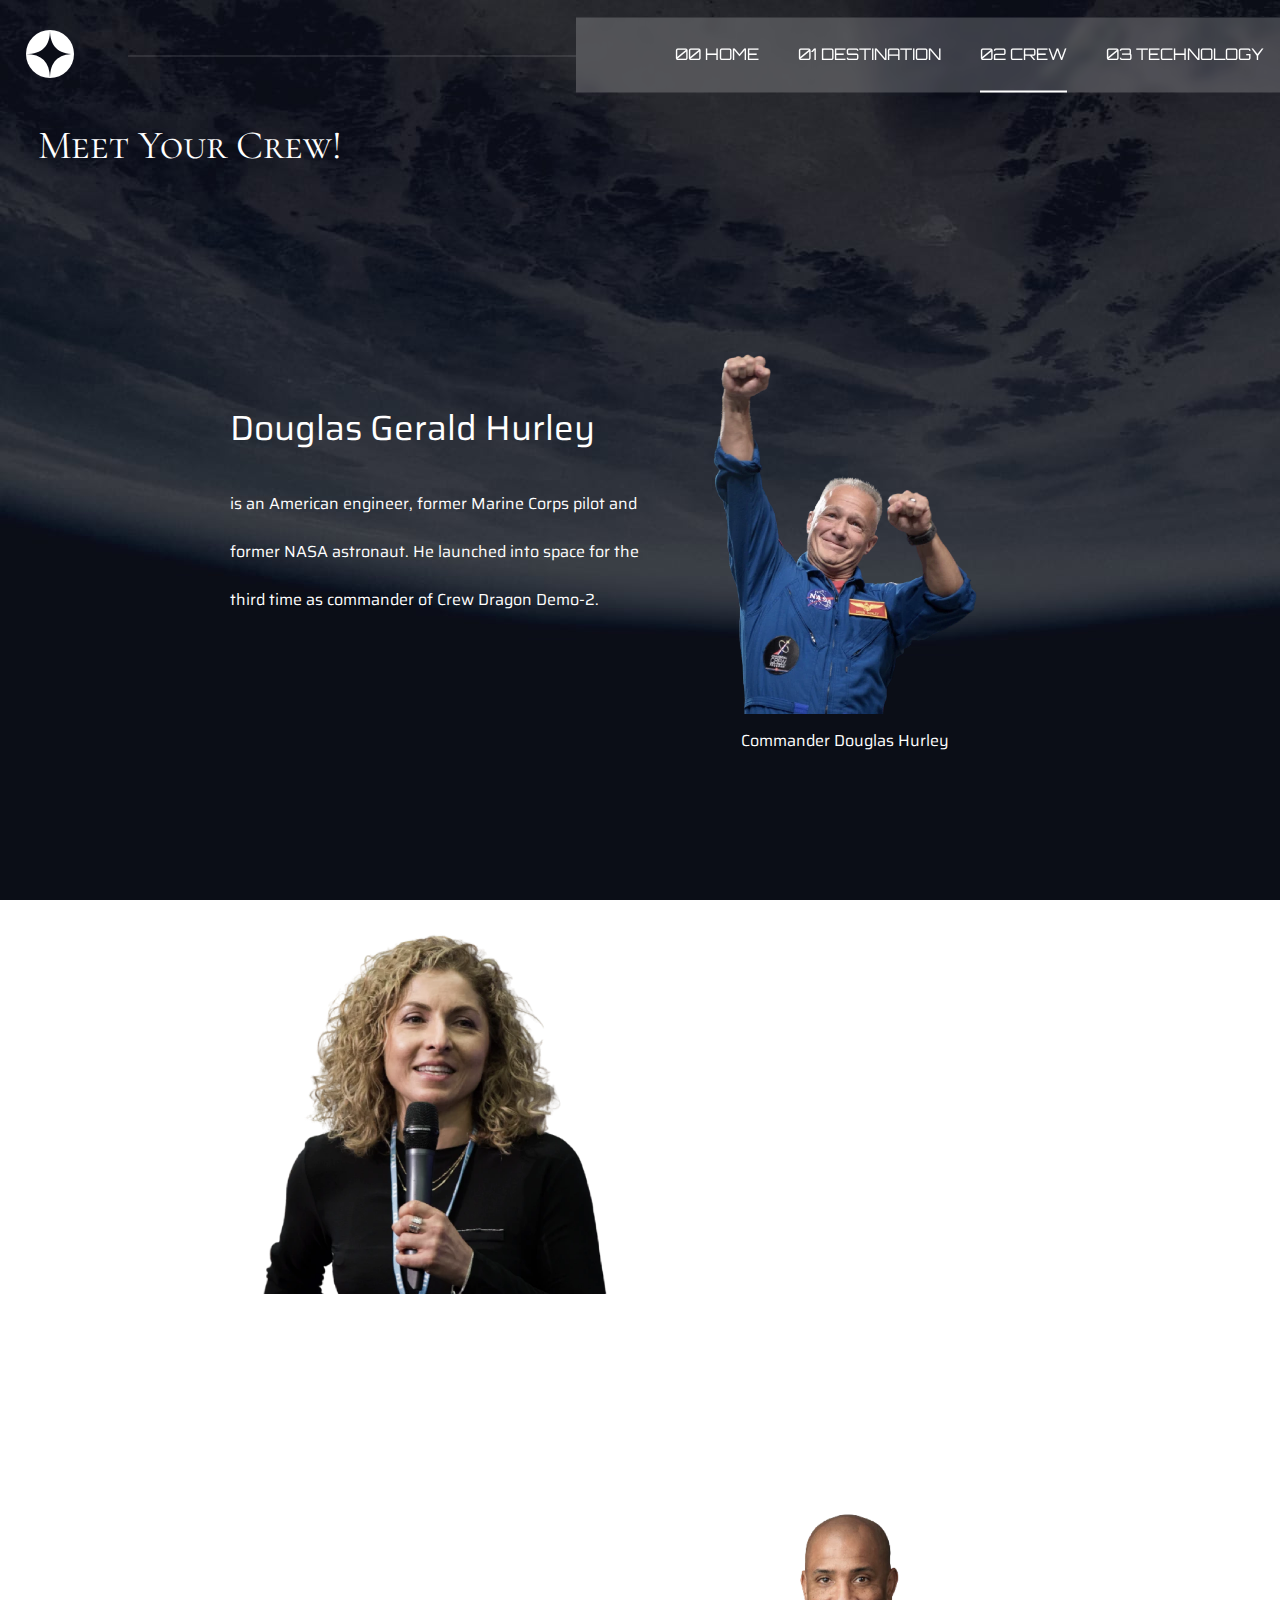
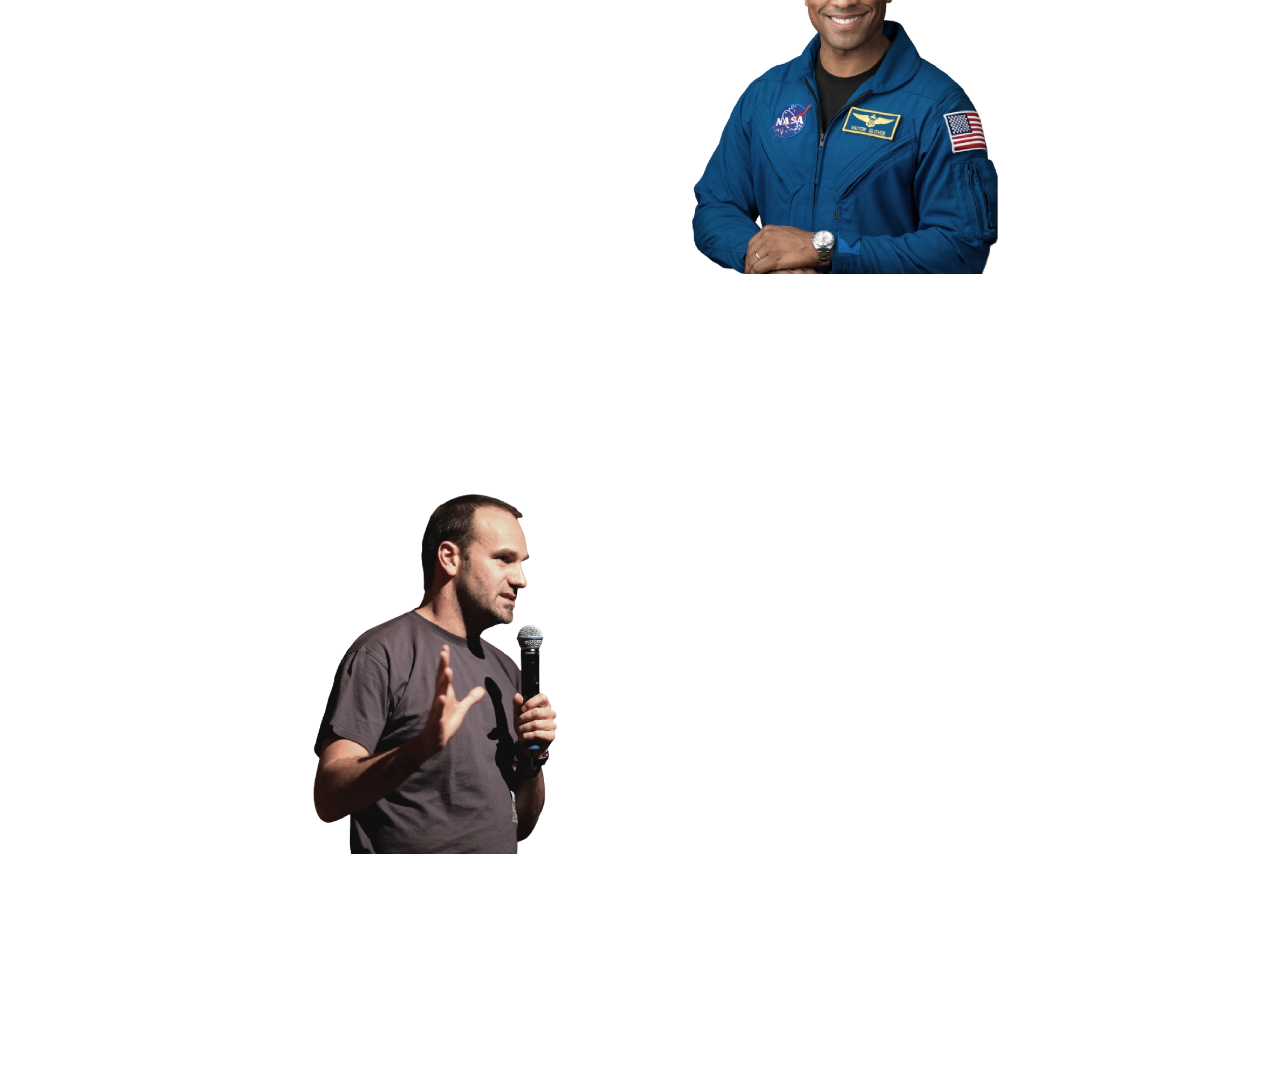
==== crew.html @ 273949cb "create destination and crew page and fix overall fonts" ====
<!DOCTYPE html>
<html lang="en" dir="ltr">

<head>
  <meta charset="utf-8">
  <title>Crew</title>
  <link rel="stylesheet" href="css/reset.css">
  <link rel="stylesheet" href="css/header.css">
  <link rel="stylesheet" href="css/crew.css">
  <link rel="shortcut icon" href="favicon-32x32.png">
  <link rel="preconnect" href="https://fonts.googleapis.com">
  <link rel="preconnect" href="https://fonts.gstatic.com" crossorigin>
  <link href="https://fonts.googleapis.com/css2?family=Cormorant+SC:wght@300&family=Edu+SA+Beginner&display=swap" rel="stylesheet">
  <link href="https://fonts.googleapis.com/css2?family=Orbitron&display=swap" rel="stylesheet">
  <link href="https://fonts.googleapis.com/css2?family=Saira&display=swap" rel="stylesheet">
</head>

<body>
  <header>
    <a href="index.html"><img class="logo" src="images/logo.svg" alt="logo"></a>
    <div class="line">
    </div>
    <ul class="nav">
      <li class="home"><a href="index.html">00 HOME</a></li>
      <li class="destination"><a href="destination.html">01 DESTINATION</a></li>
      <li class="crew"><a href="crew.html">02 CREW</a></li>
      <li class="technology"><a href="technology.html">03 TECHNOLOGY</a></li>
    </ul>
  </header>
  <h1>Meet Your Crew!</h1>
  <main>
    <div class="crew-profile">
      <div class="description left">
        <p><span class="highlight">Douglas Gerald Hurley</span> is an American engineer, former Marine Corps pilot and former NASA astronaut. He launched into space for the third time as commander of Crew Dragon Demo-2.</p>
      </div>
      <div class="image right">
        <img src="images/crew/image-douglas-hurley.webp" alt="profile-image">
        <p>Commander Douglas Hurley</p>
      </div>
    </div>
    <div class="crew-profile">
      <div class="description right">
        <p><span class="highlight">Anousheh Ansari</span> is an Iranian American engineer and co-founder of Prodea Systems. Ansari was the fourth self-funded space tourist, the first self-funded woman to fly to the ISS, and the first Iranian in space.</p>
      </div>
      <div class="image left">
        <img src="images/crew/image-anousheh-ansari.webp" alt="profile-image">
        <p>Flight Engineer Anousheh Ansari</p>
      </div>
    </div>
    <div class="crew-profile">
      <div class="description left">
        <p><span class="highlight">Victor Glover</span> Pilot on the first operational flight of the SpaceX Crew Dragon to the International Space Station. Glover is a commander in the U.S. Navy where he pilots an F/A-18.He was a crew member of Expedition 64, and served as a station systems flight engineer.</p>
      </div>
      <div class="image right">
        <img src="images/crew/image-victor-glover.webp" alt="profile-image">
        <p>Pilot Victor Glover</p>
      </div>
    </div>
    <div class="crew-profile last">
      <div class="description right">
        <p><span class="highlight">Mark Richard Shuttleworth</span> is the founder and CEO of Canonical, the company behind the Linux-based Ubuntu operating system. Shuttleworth became the first South African to travel to space as a space tourist.</p>
      </div>
      <div class="image left">
        <img src="images/crew/image-mark-shuttleworth.webp" alt="profile-image">
        <p>Mission Specialist Mark Shuttleworth</p>
      </div>
    </div>
  </main>

</body>

</html>
---- css/header.css ----
body{
  color: white;
  padding-top: 30px;
}

header{
  position: relative;
  font-family: 'Orbitron', sans-serif;
}


a{
  text-decoration: none;
}



.logo{
  position: relative;
  left: 2%;
}


.line{
  position: absolute;
  border: none;
  height: 2px;
  right: 55%;
  width: 35%;
  top:50%;
  background-color: #ffffff1a;
}



.nav{
  position: absolute;
  display: inline-block;
  width: 55%;
  height: 75px;
  top: 50%;
  -webkit-backdrop-filter : blur(5px);
  backdrop-filter : blur(5px);
  right : 0;
  transform: translateY(-50%);
  background: #ffffff33;
}




.nav > li{
  position: relative;
  display: inline-block;
  left: 14%;
  margin-right: 5%;
  height: 97%;
}

.nav > li > a{
  position: relative;
  display: block;
  color: white;
  top: 50%;
  transform: translateY(-50%);
}

.nav > li:hover{
    border-bottom: 2px solid white;
}
---- css/crew.css ----
body{
  background-image: url(../images/crew/background-crew-desktop.jpg);
  background-repeat: no-repeat;
  background-size: cover;
  background-attachment:fixed;
  font-family: 'Saira', sans-serif;
}

h1{
  margin:3.5% auto auto 3%;
  font-size: 40px;
  font-family: 'Cormorant SC', serif;
}


/* ################## header ########################### */

.nav > .crew{
    border-bottom: 2px solid white;
}


/* ################## main ########################### */

main{
  position: relative;
  width: 80%;
  left: 10%;
  margin-top: 7%;
  margin-bottom: 7%;
  padding-top: 100px;
  padding-bottom: 100px;
  border-radius: 15px;
}

.crew-profile{
  position: relative;
  width: 100%;
  height: 400px;
  margin-bottom: 180px;
}

.description{
  position: absolute;
  display: inline-block;
  width: 40%;
  height: 100%;
  /* left: 10%; */

}

.description > p{
  display: block;
  height: 60%;
  margin: 5% auto 0 auto;
  line-height: 3;
}

.highlight{
  display: block;
  font-size: 35px;
}

.image{
  position: absolute;
  display: inline-block;
  width: 40%;
  height: 100%;
  /* right: 10%; */
  text-align: center;
}


.image > img{
  display: inline-block;
  height: 90%;
}

.image > p{
  display:block;
  height: 10%;
  text-align: center;
  line-height: 3;
}






/*  switch image's position with description's position */

.right{
  right: 10%;
}

.left{
  left : 10%;
}

/* remove last margin-bottom of crew-prfile */

.last{
    margin-bottom: 0;
}
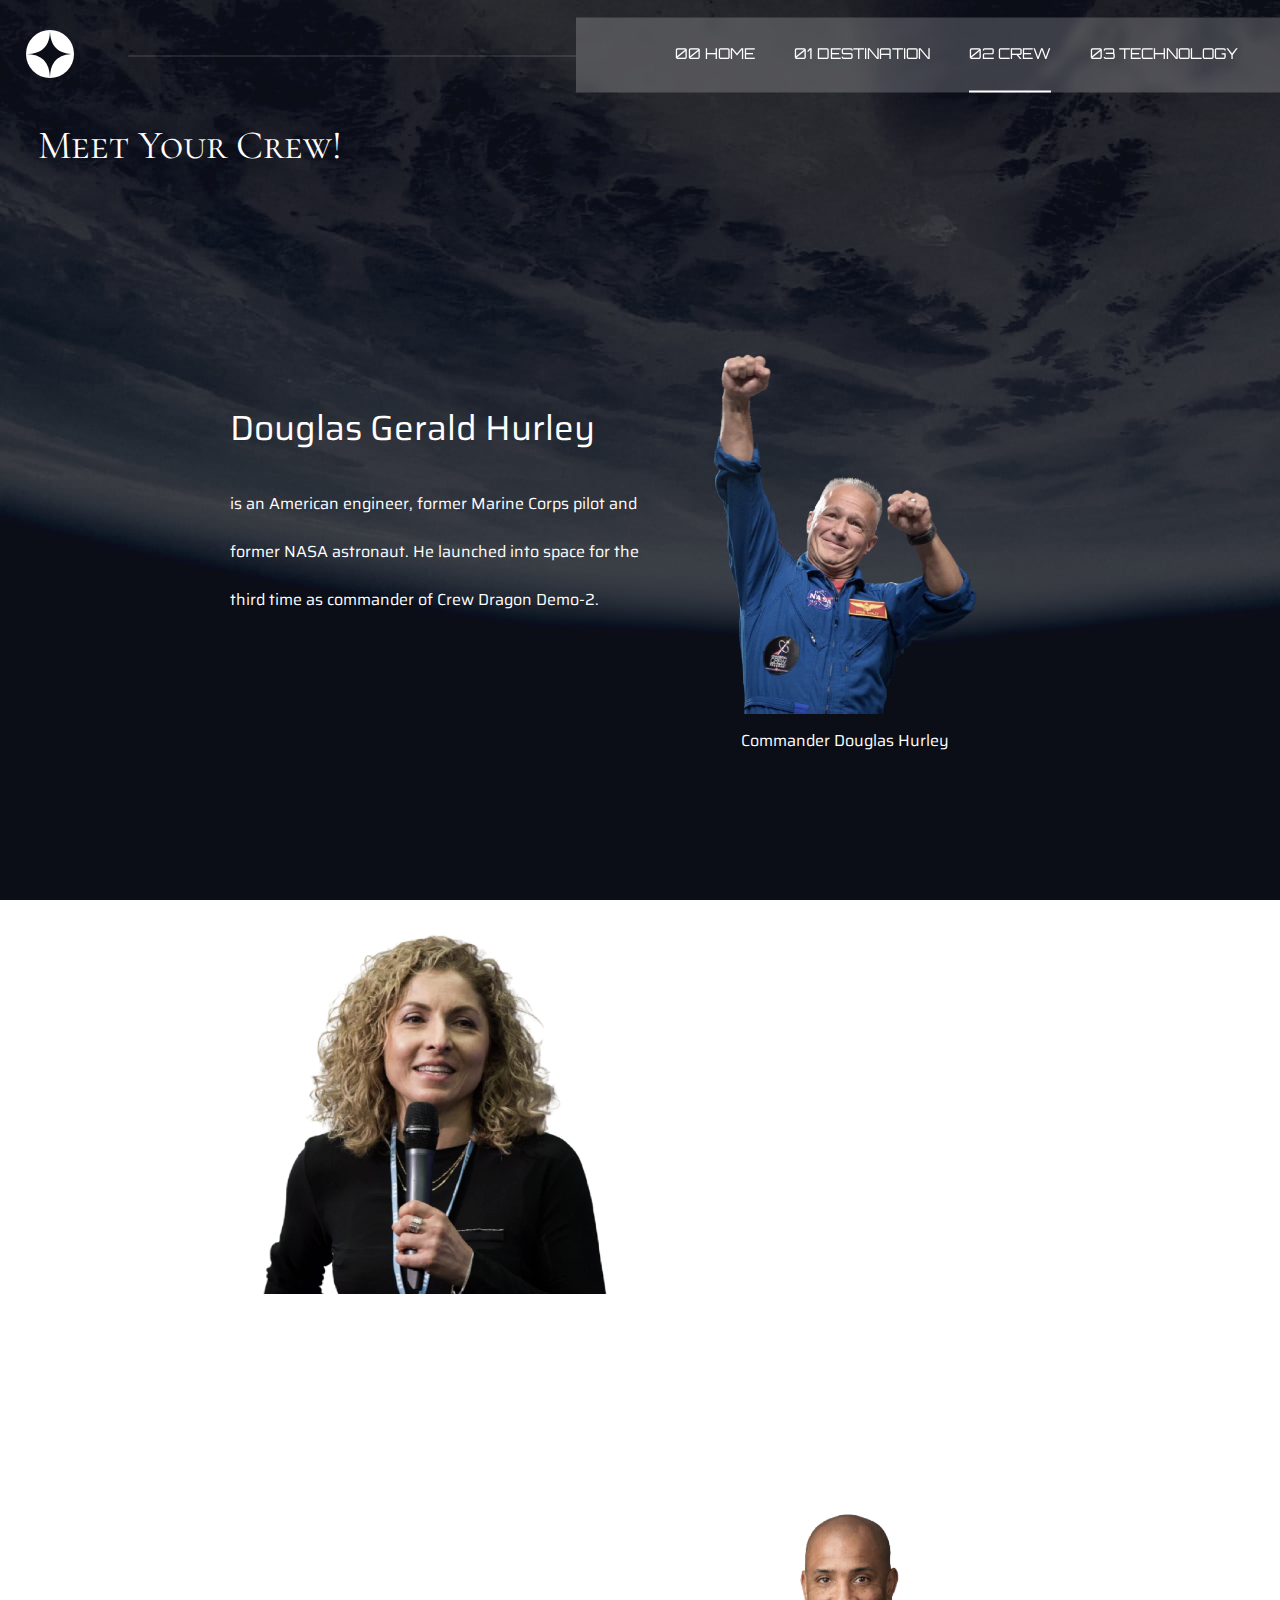
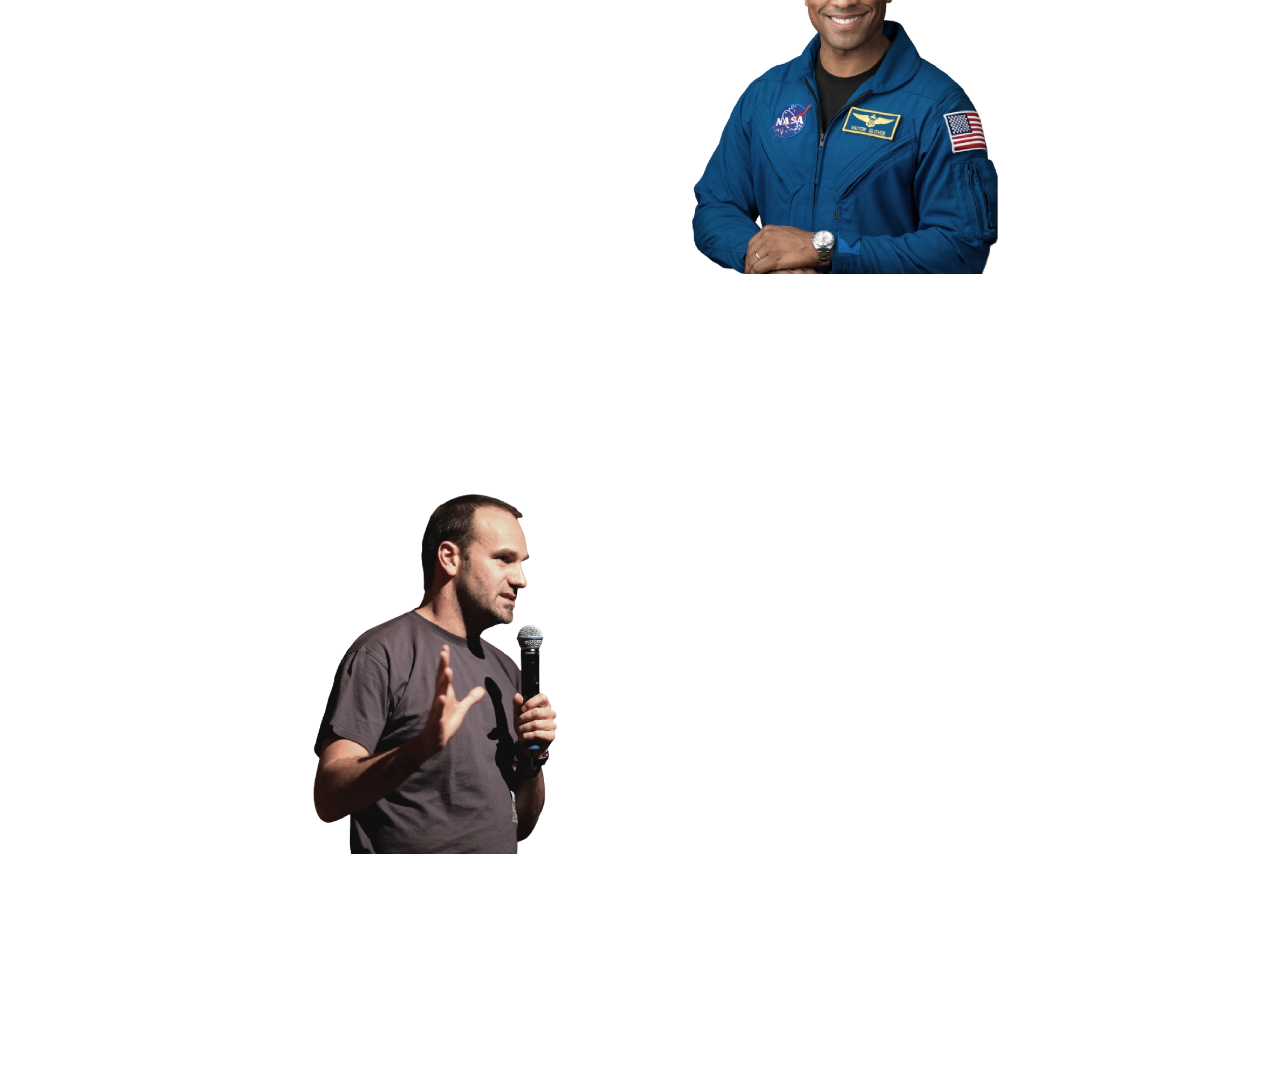
==== commit d5d577b4: "adding mobile header" ====
--- a/crew.html
+++ b/crew.html
@@ -16,6 +16,18 @@
 </head>
 
 <body>
+  <div class="transparent-cover"></div>
+  <input class="hambuger-button" type="button" name="button">
+  <div class="mobile-header">
+    <ul>
+      <li><input class="btn-close-header" type="button" name="btn-close-header"></li>
+      <li class="home"><a href="index.html">00 HOME</a></li>
+      <li class="destination"><a href="destination.html">01 DESTINATION</a></li>
+      <li class="crew"><a href="crew.html">02 CREW</a></li>
+      <li class="technology"><a href="technology.html">03 TECHNOLOGY</a></li>
+    </ul>
+  </div>
+
   <header>
     <a href="index.html"><img class="logo" src="images/logo.svg" alt="logo"></a>
     <div class="line">
@@ -66,7 +78,7 @@
       </div>
     </div>
   </main>
-
+  <script type="text/javascript" src="js/headerMobileStyle.js"></script>
 </body>
 
 </html>
--- a/css/header.css
+++ b/css/header.css
@@ -1,55 +1,59 @@
-body{
+body {
   color: white;
   padding-top: 30px;
 }
 
-header{
+header {
   position: relative;
   font-family: 'Orbitron', sans-serif;
 }
 
-
-a{
+a {
   text-decoration: none;
 }
 
+.transparent-cover {
+  display: none;
+}
 
+.hambuger-button {
+  display: none;
+}
 
-.logo{
+.mobile-header {
+  display: none;
+}
+
+.logo {
   position: relative;
   left: 2%;
 }
 
-
-.line{
+.line {
   position: absolute;
   border: none;
   height: 2px;
   right: 55%;
   width: 35%;
-  top:50%;
+  top: 50%;
   background-color: #ffffff1a;
 }
 
-
-
-.nav{
+.nav {
   position: absolute;
   display: inline-block;
   width: 55%;
   height: 75px;
   top: 50%;
-  -webkit-backdrop-filter : blur(5px);
-  backdrop-filter : blur(5px);
-  right : 0;
+  -webkit-backdrop-filter: blur(5px);
+  backdrop-filter: blur(5px);
+  right: 0;
   transform: translateY(-50%);
   background: #ffffff33;
+  font-size: 15px;
 }
 
-
-
-
-.nav > li{
+.nav>li {
   position: relative;
   display: inline-block;
   left: 14%;
@@ -57,7 +61,7 @@
   height: 97%;
 }
 
-.nav > li > a{
+.nav>li>a {
   position: relative;
   display: block;
   color: white;
@@ -65,6 +69,78 @@
   transform: translateY(-50%);
 }
 
-.nav > li:hover{
-    border-bottom: 2px solid white;
+.nav>li:hover {
+  border-bottom: 2px solid white;
 }
+
+/* ################### mobile size ################# */
+@media screen and (max-width:1240px) {
+  .hambuger-button {
+    position: absolute;
+    display: inline-block;
+    width: 50px;
+    height: 50px;
+    right: 3%;
+    background-image: url("../images/shared/icon-hamburger.svg");
+    background-color: #00000000;
+    border: none;
+    cursor: pointer;
+    z-index: 5;
+  }
+
+  .line {
+    display: none;
+  }
+
+  .nav {
+    display: none;
+  }
+
+  .mobile-header>ul>li {
+    position: relative;
+    display: block;
+    width: 100%;
+    height: 60px;
+    padding: 40px 0 0 0;
+  }
+
+  .mobile-header>ul>li>.btn-close-header {
+    display: block;
+    margin: 0 auto 0 auto;
+    background-image: url('../images/shared/icon-close.svg');
+    width: 20px;
+    height: 21px;
+    background-color: #00000000;
+    border: none;
+    cursor: pointer;
+  }
+
+  .mobile-header>ul>li>a {
+    display: block;
+    width: fit-content;
+    color: white;
+    font-family: 'Orbitron', sans-serif;
+    margin: auto;
+    font-size: 15px;
+  }
+
+  .mobile-header>ul>li>a:hover {
+    border-bottom: 3px solid white;
+  }
+}
+
+
+
+@media screen and (max-width:750px){
+  .mobile-header>ul>li>a{
+    font-size: 12px;
+  }
+}
+
+
+
+@media screen and (max-width:550px){
+  .mobile-header>ul>li>a{
+    font-size: 10px;
+  }
+}
